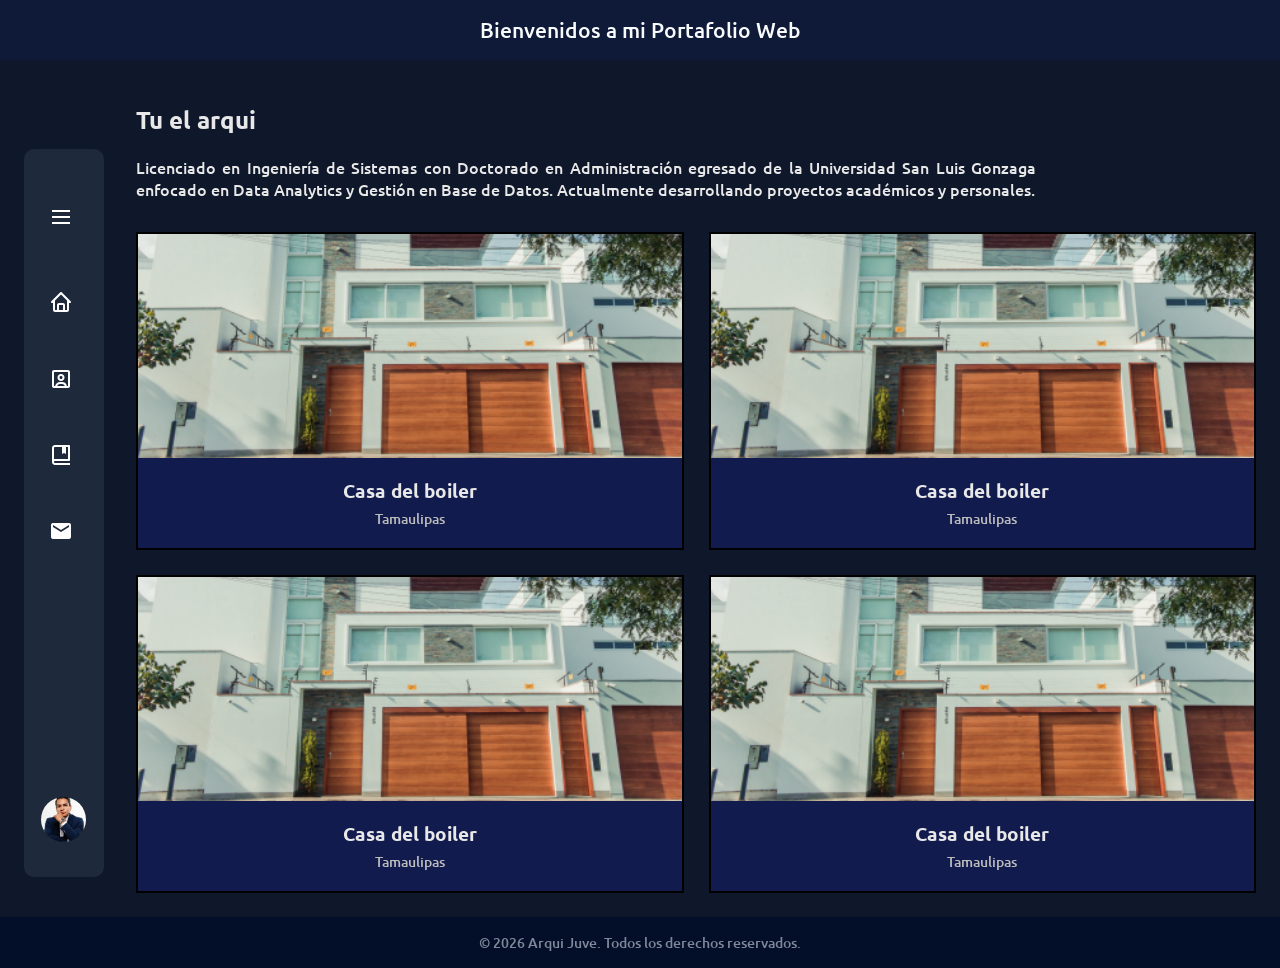
==== View/Index.html @ d135d62f "Pagina Contact" ====
<!DOCTYPE html>
<html lang="es">

<head>
    <meta charset="UTF-8">
    <meta name="viewport" content="width=device-width, initial-scale=1.0">
    <title>Portafolio Web - Arqui Juve</title>
    <link rel="stylesheet" href="../CSS/Style-Index.css">
    <link rel="Stylesheet" href="../CSS/Style-Sidebar.css">
    <link rel="Stylesheet" href="../CSS/Style-Body-Header.css">
    <link rel="preconnect" href="https://fonts.googleapis.com">
    <link rel="preconnect" href="https://fonts.gstatic.com" crossorigin>
    <link href="https://fonts.googleapis.com/css2?family=Ubuntu:wght@400;500;700&display=swap" rel="stylesheet">
</head>

<body>
    <header>
        <p>Bienvenidos a mi Portafolio Web</p>
    </header>

    <div class="app_container">
        <aside class="sidebar">
            <ul class="sidebar_list">
                <li class="sidebar_element">
                    <svg xmlns="http://www.w3.org/2000/svg" width="24" height="24" fill="currentColor"
                        viewBox="0 0 24 24" class="sidebar_icon sidebar_icon-logo">
                        <path d="M3 5h18v2H3zm0 6h18v2H3zm0 6h18v2H3z"></path>
                    </svg>
                    <div class="sidebar_hide">
                        <h1 class="sidebar_text sidebar_text-logo">Menú</h1>
                    </div>
                </li>

                <li class="sidebar_element">
                    <a href="./Index.html" class="sidebar_link">
                        <svg xmlns="http://www.w3.org/2000/svg" width="24" height="24" fill="currentColor"
                            viewBox="0 0 24 24" class="sidebar_icon">
                            <path
                                d="M3 13h1v7c0 1.1.9 2 2 2h12c1.1 0 2-.9 2-2v-7h1c.4 0 .77-.24.92-.62.15-.37.07-.8-.22-1.09l-8.99-9a.996.996 0 0 0-1.41 0l-9.01 9c-.29.29-.37.72-.22 1.09s.52.62.92.62Zm7 7v-5h4v5zm2-15.59 6 6V20h-2v-5c0-1.1-.9-2-2-2h-4c-1.1 0-2 .9-2 2v5H6v-9.59z">
                            </path>
                        </svg>
                        <div class="sidebar_hide">
                            <p class="sidebar_text">Inicio</p>
                        </div>
                    </a>
                </li>

                <li class="sidebar_element">
                    <a href="./AboutMe.html" class="sidebar_link">
                        <svg xmlns="http://www.w3.org/2000/svg" width="24" height="24" fill="currentColor"
                            viewBox="0 0 24 24" class="sidebar_icon">
                            <path
                                d="M12 7c-2 0-3.5 1.5-3.5 3.5S10 14 12 14s3.5-1.5 3.5-3.5S14 7 12 7m0 5c-.88 0-1.5-.62-1.5-1.5S11.12 9 12 9s1.5.62 1.5 1.5S12.88 12 12 12">
                            </path>
                            <path
                                d="M19 3H5c-1.1 0-2 .9-2 2v14c0 1.1.9 2 2 2h14c1.1 0 2-.9 2-2V5c0-1.1-.9-2-2-2M8.18 19c.41-1.16 1.51-2 2.82-2h2c1.3 0 2.4.84 2.82 2H8.19Zm9.71 0a5 5 0 0 0-4.9-4h-2c-2.41 0-4.43 1.72-4.9 4h-1.1V5h14v14z">
                            </path>
                        </svg>
                        <div class="sidebar_hide">
                            <p class="sidebar_text">Sobre mí</p>
                        </div>
                    </a>
                </li>

                <li class="sidebar_element">
                    <a href="Projects.html" class="sidebar_link">
                        <svg xmlns="http://www.w3.org/2000/svg" width="24" height="24" fill="currentColor"
                            viewBox="0 0 24 24" class="sidebar_icon">
                            <path
                                d="M20 2H6C4.35 2 3 3.35 3 5v14c0 1.65 1.35 3 3 3h15v-2H6c-.55 0-1-.45-1-1s.45-1 1-1h14c.55 0 1-.45 1-1V3c0-.55-.45-1-1-1m-6 14H6c-.35 0-.69.07-1 .18V5c0-.55.45-1 1-1h7v7l2-1 2 1V4h2v12z">
                            </path>
                        </svg>
                        <div class="sidebar_hide">
                            <p class="sidebar_text">Proyectos</p>
                        </div>
                    </a>
                </li>

                <li class="sidebar_element">
                    <a href="Contact.html" class="sidebar_link">
                        <svg xmlns="http://www.w3.org/2000/svg" width="24" height="24" fill="currentColor"
                            viewBox="0 0 24 24" class="sidebar_icon">
                            <path
                                d="M20 4H4c-1.1 0-2 .9-2 2v12c0 1.1.9 2 2 2h16c1.1 0 2-.9 2-2V6c0-1.1-.9-2-2-2m0 4l-8 5-8-5V6l8 5 8-5v2z">
                            </path>
                        </svg>
                        <div class="sidebar_hide">
                            <p class="sidebar_text">Contacto</p>
                        </div>
                    </a>
                </li>

                <li class="sidebar_element sidebar_element-avatar">
                    <img src="../Recursos/Arqui.png" class="sidebar_icon sidebar_avatar-icon" alt="Foto Perfil">
                    <div class="sidebar_hide">
                        <h3 class="sidebar_avatar-title">Arqui Juve</h3>
                        <p class="sidebar_avatar-text">Arquitecto de chongos</p>
                    </div>
                </li>
            </ul>
        </aside>

        <main class="content">
            <section class="intro_section">
                <h1>Tu el arqui</h1>
                <div class="intro_text">
                    <p>
                        Licenciado en Ingeniería de Sistemas con Doctorado en Administración egresado de la Universidad
                        San
                        Luis Gonzaga enfocado en Data Analytics y Gestión en Base de Datos.
                        Actualmente desarrollando proyectos académicos y personales.
                    </p>
                </div>
            </section>

            <div class="cards">
                <article class="card">
                    <div class="card_image">
                        <img src="../Recursos/Casas/Arrescurrenaga.png" alt="Casa del boiler">
                    </div>
                    <div class="card_content">
                        <h3 class="card_title">Casa del boiler</h3>
                        <p class="card_location">Tamaulipas</p>
                    </div>
                </article>

                <article class="card">
                    <div class="card_image">
                        <img src="../Recursos/Casas/Arrescurrenaga.png" alt="Casa del boiler">
                    </div>
                    <div class="card_content">
                        <h3 class="card_title">Casa del boiler</h3>
                        <p class="card_location">Tamaulipas</p>
                    </div>
                </article>

                <article class="card">
                    <div class="card_image">
                        <img src="../Recursos/Casas/Arrescurrenaga.png" alt="Casa del boiler">
                    </div>
                    <div class="card_content">
                        <h3 class="card_title">Casa del boiler</h3>
                        <p class="card_location">Tamaulipas</p>
                    </div>
                </article>

                <article class="card">
                    <div class="card_image">
                        <img src="../Recursos/Casas/Arrescurrenaga.png" alt="Casa del boiler">
                    </div>
                    <div class="card_content">
                        <h3 class="card_title">Casa del boiler</h3>
                        <p class="card_location">Tamaulipas</p>
                    </div>
                </article>
            </div>
        </main>
    </div>
    <footer>
        <p>&copy; 2026 Arqui Juve. Todos los derechos reservados.</p>
    </footer>
</body>

</html>
---- CSS/Style-Index.css ----
/* --- 1. BASE --- */
html {
    scroll-behavior: smooth; /* Hace que el desplazamiento sea fluido */
}

/* --- 4. CONTENIDO --- */
.content {
    flex: 1; /* Permite que el elemento crezca para ocupar todo el espacio restante */
    display: flex;
    flex-direction: column;
    color: #E8E8E8;
    transition: all 0.4s ease;
    min-width: 0; /* Asegura que el contenedor pueda encogerse correctamente en contextos flex */
}

.intro_text {
    width: 100%;
    max-width: 900px; /* Define un límite máximo de ancho */
    text-align: justify; /* Alinea el texto de forma que los bordes izquierdo y derecho sean rectos */
    margin-bottom: 2rem;
}

/* --- 5. CARDS DE PROYECTOS --- */
.cards {
    display: flex;
    flex-wrap: wrap; /* Permite que los elementos hijos pasen a la siguiente línea si no caben */
    gap: 25px;
    width: 100%;
}

.card {
    flex: 1 1 calc(35%); /* Atajo para flex-grow, flex-shrink y flex-basis */
    min-width: 400px; /* Define el ancho mínimo que debe tener el elemento */
    max-width: 100%;
    background-color: #121B4D;
    border: 2px solid #000;
    overflow: hidden;
    display: flex;
    flex-direction: column;
    transition: all 0.4s ease-in-out;
}

.card_image {
    width: 100%;
    height: 14rem;
}

.card_image img {
    width: 100%;
    height: 100%;
    object-fit: cover;
    display: block; /* Elimina el espacio extra debajo de las imágenes (comportamiento de bloque) */
}




.card_content {
    width: 100%;
    padding: 20px;
    box-sizing: border-box;
    display: flex;
    flex-direction: column;
    align-items: center;
    justify-content: center;
    text-align: center; /* Alinea las líneas de texto al centro */
}

.card_title {
    margin: 0;
    font-size: 1.2rem;
    font-weight: 700;
}

.card_location {
    margin: 5px 0 0 0;
    color: #bbb;
    font-size: 0.9rem;
}

/* --- 6. RESPONSIVE --- */
@media (max-width: 1100px) { /* Aplica las reglas solo si la pantalla mide 1100px o menos */
    .card {
        flex: 1 1 100%;
        max-width: 100%;
    }
}
---- CSS/Style-Sidebar.css ----
.sidebar {
    margin-top: 65px; /* Crea un margen superior externo */
    height: 18cm; /* Define una altura fija en centímetros */
    background-color: #1E293B; /* Define el color de fondo */
    border-radius: 10px; /* Redondea las esquinas del contenedor */
    width: 80px; /* Estado cerrado */
    padding: 1.5rem 0;
    flex-shrink: 0; /* Evita que el elemento se encoja si falta espacio en el contenedor flex */
    transition: width 0.4s cubic-bezier(0.4, 0, 0.2, 1); /* Suaviza el cambio de ancho con una curva de velocidad */
    display: flex;
    flex-direction: column;
    overflow: hidden; /* Oculta cualquier contenido que sobresalga de los límites del contenedor */
}

.sidebar:hover {
    width: 260px; /* Estado abierto */
}

.sidebar_list {
    list-style: none; /* Elimina los puntos o viñetas de la lista */
    padding: 0;
    margin: 0;
    height: 100%;
    display: flex;
    flex-direction: column;
    gap: .4rem;
}

.sidebar_element {
    width: 100%;
    padding: .5rem .8rem;
    box-sizing: border-box;
    display: flex;
    align-items: center;
    color: #fff;
    fill: #fff; /* Define el color de relleno para elementos SVG (iconos) */
    transition: background 0.3s ease;
}

.sidebar_element:not(:has(.sidebar_icon-logo, .sidebar_avatar-title)):hover {
   color: #B8B8B8;
   fill: #B8B8B8;
   background-color: #667EB0;
   cursor: pointer; /* Cambia el cursor a una mano al pasar por encima */
}   

.sidebar_link {
    text-decoration: none;
    color: inherit;
    display: flex;
    align-items: center;
    width: 100%;
    height: 100%;
}

.sidebar_icon {
    width: 24px;
    height: 24px;
    flex-shrink: 0;
    margin-left: 12px;
}

.sidebar_hide {
    width: fit-content; /* Ajusta el ancho automáticamente al tamaño del contenido interno */
    opacity: 0; /* Hace que el elemento sea totalmente transparente */
    white-space: nowrap; /* Evita que el texto salte a una nueva línea */
    transition: opacity 0.3s ease;
    margin-left: 2rem;
}

.sidebar:hover .sidebar_hide {
    opacity: 1; /* Hace que el elemento sea totalmente visible */
}

.sidebar_element-avatar {
    margin-top: auto; /* Empuja el elemento hacia el final del contenedor flex vertical */
    width: 100%;
    display: flex;
    align-items: center;
    padding: 10px 5px;
}

.sidebar_avatar-icon {
    width: 45px;
    height: 45px;
    object-fit: cover; /* Ajusta la imagen para cubrir el área sin deformarse */
    border-radius: 50%; /* Convierte el contenedor en un círculo perfecto */
    flex-shrink: 0;
}

.sidebar_avatar-title {
    margin: 0;
    font-size: 1.4rem; /* Define el tamaño de la fuente */
    font-weight: 700;
    white-space: nowrap;
}

.sidebar_avatar-text {
    margin: 0;
    font-size: 0.85rem;
    color: #666;
    white-space: nowrap;
}
---- CSS/Style-Body-Header.css ----
body {
    font-family: "Ubuntu", sans-serif; /* Define la tipografía del documento */
    font-weight: 500; /* Define el grosor de la fuente */
    margin: 0; /* Elimina el espacio externo predeterminado del navegador */
    min-height: 100vh; /* Asegura que el cuerpo mida al menos el alto total de la pantalla */
    background: #0F172A; /* Crea un fondo con degradado de colores */
    background-size: cover; /* Ajusta el fondo para que cubra todo el contenedor */
    background-attachment: fixed; /* Mantiene el fondo estático al hacer scroll */
}

header {
    background-color: #0F1A38; /* Define el color de fondo del encabezado */
    width: 100%; /* Define el ancho al total disponible */
    box-sizing: border-box; /* Incluye el marign y bordes dentro del ancho total del elemento */
    padding-top: 1rem; /* Espacio entre la parte superior y el contenido */
    padding-bottom: 1rem; /* Espacio entre la parte inferior y el contenido */
    display: flex;
    justify-content: center; /* Alinea el contenido horizontalmente al centro en flex */
    align-items: center; /* Alinea el contenido verticalmente al centro en flex */
}

header p {
    font-size: 1.3rem; /* Define el tamaño de la fuente del encabezado */
    margin: 0; /* Reinicia los márgenes por defecto del título */
    color: #F8FAFC; /* Define el color del texto */
}

.app_container {
    display: flex;
    flex-direction: row; /* Alinea los elementos hijos de forma horizontal */
    width: 100%;
    padding: 1.5rem;
    gap: 2rem; /* Define el espacio de separación entre elementos hijos */
    box-sizing: border-box;
}

footer {
    background-color: #030F29; /* Define el color de fondo del pie de página */
    width: 100%;
    text-align: center; /* Alinea el texto al centro */
}

footer p {
    font-size: 0.9rem; /* Define el tamaño de la fuente del pie de página */
    margin: 0; /* Reinicia los márgenes por defecto del título */
    padding: 1rem; /* Agrega espacio interno alrededor del texto */
    color: #7F8799; /* Define el color del texto */
}
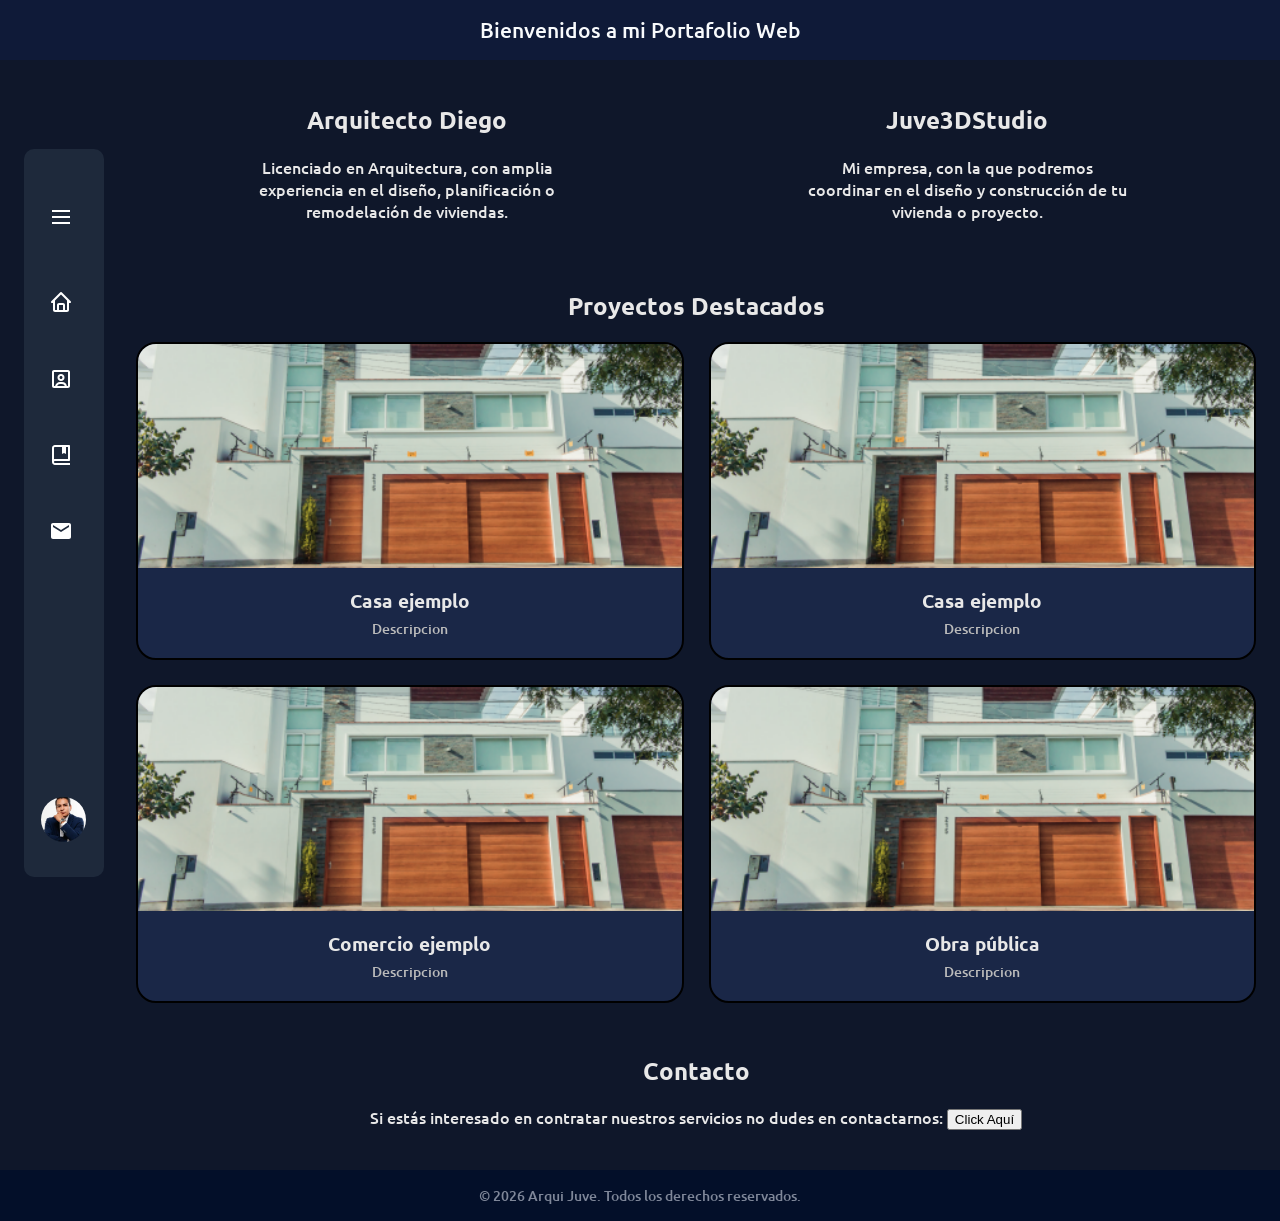
==== commit 3438908b: "Correcciones para avance" ====
--- a/View/Index.html
+++ b/View/Index.html
@@ -102,58 +102,73 @@
 
         <main class="content">
             <section class="intro_section">
-                <h1>Tu el arqui</h1>
                 <div class="intro_text">
+                    <h1>Arquitecto Diego</h1>
                     <p>
-                        Licenciado en Ingeniería de Sistemas con Doctorado en Administración egresado de la Universidad
-                        San
-                        Luis Gonzaga enfocado en Data Analytics y Gestión en Base de Datos.
-                        Actualmente desarrollando proyectos académicos y personales.
+                        Licenciado en Arquitectura, con amplia experiencia en el diseño, planificación o remodelación de
+                        viviendas.
+                    </p>
+                </div>
+
+                <div class="intro_text">
+                    <h1>Juve3DStudio</h1>
+                    <p>
+                        Mi empresa, con la que podremos coordinar en el diseño y construcción de tu vivienda o proyecto.
                     </p>
                 </div>
             </section>
 
-            <div class="cards">
-                <article class="card">
-                    <div class="card_image">
-                        <img src="../Recursos/Casas/Arrescurrenaga.png" alt="Casa del boiler">
-                    </div>
-                    <div class="card_content">
-                        <h3 class="card_title">Casa del boiler</h3>
-                        <p class="card_location">Tamaulipas</p>
-                    </div>
-                </article>
+            <section class="projects">
+                <h2>Proyectos Destacados</h2>
+                <div class="cards">
+                    <article class="card">
+                        <div class="card_image">
+                            <img src="../Recursos/Casas/Arrescurrenaga.png" alt="Casa del boiler">
+                        </div>
+                        <div class="card_content">
+                            <h3 class="card_title">Casa ejemplo</h3>
+                            <p class="card_location">Descripcion</p>
+                        </div>
+                    </article>
 
-                <article class="card">
-                    <div class="card_image">
-                        <img src="../Recursos/Casas/Arrescurrenaga.png" alt="Casa del boiler">
-                    </div>
-                    <div class="card_content">
-                        <h3 class="card_title">Casa del boiler</h3>
-                        <p class="card_location">Tamaulipas</p>
-                    </div>
-                </article>
+                    <article class="card">
+                        <div class="card_image">
+                            <img src="../Recursos/Casas/Arrescurrenaga.png" alt="Casa del boiler">
+                        </div>
+                        <div class="card_content">
+                            <h3 class="card_title">Casa ejemplo</h3>
+                            <p class="card_location">Descripcion</p>
+                        </div>
+                    </article>
 
-                <article class="card">
-                    <div class="card_image">
-                        <img src="../Recursos/Casas/Arrescurrenaga.png" alt="Casa del boiler">
-                    </div>
-                    <div class="card_content">
-                        <h3 class="card_title">Casa del boiler</h3>
-                        <p class="card_location">Tamaulipas</p>
-                    </div>
-                </article>
+                    <article class="card">
+                        <div class="card_image">
+                            <img src="../Recursos/Casas/Arrescurrenaga.png" alt="Casa del boiler">
+                        </div>
+                        <div class="card_content">
+                            <h3 class="card_title">Comercio ejemplo</h3>
+                            <p class="card_location">Descripcion</p>
+                        </div>
+                    </article>
 
-                <article class="card">
-                    <div class="card_image">
-                        <img src="../Recursos/Casas/Arrescurrenaga.png" alt="Casa del boiler">
-                    </div>
-                    <div class="card_content">
-                        <h3 class="card_title">Casa del boiler</h3>
-                        <p class="card_location">Tamaulipas</p>
-                    </div>
-                </article>
-            </div>
+                    <article class="card">
+                        <div class="card_image">
+                            <img src="../Recursos/Casas/Arrescurrenaga.png" alt="Casa del boiler">
+                        </div>
+                        <div class="card_content">
+                            <h3 class="card_title">Obra pública</h3>
+                            <p class="card_location">Descripcion</p>
+                        </div>
+                    </article>
+                </div>
+            </section>
+
+            <section class="contact">
+                <h2>Contacto</h2>
+                <p>
+                    Si estás interesado en contratar nuestros servicios no dudes en contactarnos: <a href="Contact.html"><button> Click Aquí </button></a>
+                </p>
+            </section>
         </main>
     </div>
     <footer>
--- a/CSS/Style-Index.css
+++ b/CSS/Style-Index.css
@@ -13,11 +13,19 @@
     min-width: 0; /* Asegura que el contenedor pueda encogerse correctamente en contextos flex */
 }
 
+.intro_section {
+    display: flex;
+    flex-direction: row;
+}
+
 .intro_text {
-    width: 100%;
     max-width: 900px; /* Define un límite máximo de ancho */
-    text-align: justify; /* Alinea el texto de forma que los bordes izquierdo y derecho sean rectos */
-    margin-bottom: 2rem;
+    text-align: center; /* Alinea el texto de forma que los bordes izquierdo y derecho sean rectos */
+    margin: 0 8rem 2rem 6rem;
+}
+
+.projects h2 {
+    text-align: center;
 }
 
 /* --- 5. CARDS DE PROYECTOS --- */
@@ -32,11 +40,12 @@
     flex: 1 1 calc(35%); /* Atajo para flex-grow, flex-shrink y flex-basis */
     min-width: 400px; /* Define el ancho mínimo que debe tener el elemento */
     max-width: 100%;
-    background-color: #121B4D;
+    background-color: #1A2747;
     border: 2px solid #000;
     overflow: hidden;
     display: flex;
     flex-direction: column;
+    border-radius: 20px;
     transition: all 0.4s ease-in-out;
 }
 
@@ -51,9 +60,6 @@
     object-fit: cover;
     display: block; /* Elimina el espacio extra debajo de las imágenes (comportamiento de bloque) */
 }
-
-
-
 
 .card_content {
     width: 100%;
@@ -78,6 +84,11 @@
     font-size: 0.9rem;
 }
 
+.contact {
+    margin-top: 2rem;
+    text-align: center;
+}
+
 /* --- 6. RESPONSIVE --- */
 @media (max-width: 1100px) { /* Aplica las reglas solo si la pantalla mide 1100px o menos */
     .card {
--- a/CSS/Style-Sidebar.css
+++ b/CSS/Style-Sidebar.css
@@ -10,6 +10,8 @@
     display: flex;
     flex-direction: column;
     overflow: hidden; /* Oculta cualquier contenido que sobresalga de los límites del contenedor */
+    position: sticky; /* Fija la barra lateral en su posición, incluso al desplazarse */
+    top: 8rem; /* Define la distancia desde la parte superior de la ventana para el posicionamiento sticky */
 }
 
 .sidebar:hover {
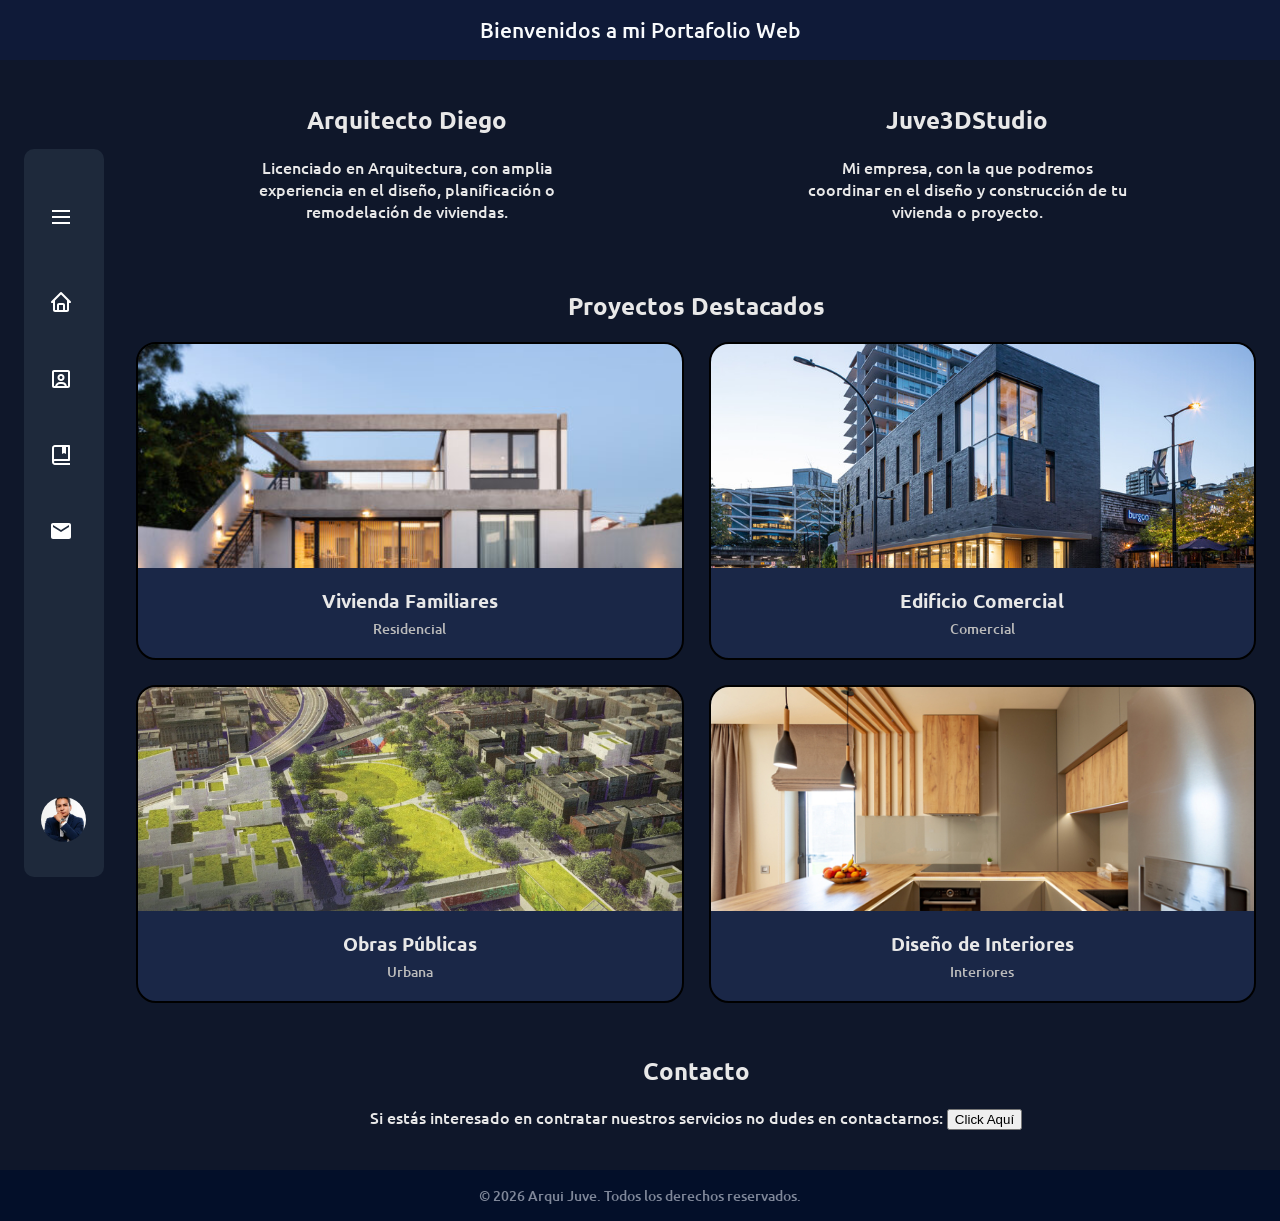
==== commit 1147e6f7: "Eduardo" ====
--- a/View/Index.html
+++ b/View/Index.html
@@ -123,41 +123,49 @@
                 <div class="cards">
                     <article class="card">
                         <div class="card_image">
-                            <img src="../Recursos/Casas/Arrescurrenaga.png" alt="Casa del boiler">
+                            <a href="Projects.html#residencial">
+                            <img src="../Recursos/Casas/Viviendafamiliares.png" alt="Vivienda Familiares">
+                            </a>
                         </div>
                         <div class="card_content">
-                            <h3 class="card_title">Casa ejemplo</h3>
-                            <p class="card_location">Descripcion</p>
+                            <h3 class="card_title">Vivienda Familiares</h3>
+                            <p class="card_location">Residencial</p>
                         </div>
                     </article>
 
                     <article class="card">
                         <div class="card_image">
-                            <img src="../Recursos/Casas/Arrescurrenaga.png" alt="Casa del boiler">
+                            <a href="Projects.html#comercial">
+                            <img src="../Recursos/Casas/Edificiocomercial.png" alt="Edificio Comercial">
+                            </a>
                         </div>
                         <div class="card_content">
-                            <h3 class="card_title">Casa ejemplo</h3>
-                            <p class="card_location">Descripcion</p>
+                            <h3 class="card_title">Edificio Comercial</h3>
+                            <p class="card_location">Comercial</p>
                         </div>
                     </article>
 
                     <article class="card">
                         <div class="card_image">
-                            <img src="../Recursos/Casas/Arrescurrenaga.png" alt="Casa del boiler">
+                            <a href="Projects.html#publicas">
+                            <img src="../Recursos/Casas/Obraspublicas.png" alt="Obras Públicas">
+                            </a>
                         </div>
                         <div class="card_content">
-                            <h3 class="card_title">Comercio ejemplo</h3>
-                            <p class="card_location">Descripcion</p>
+                            <h3 class="card_title">Obras Públicas</h3>
+                            <p class="card_location">Urbana</p>
                         </div>
                     </article>
 
                     <article class="card">
                         <div class="card_image">
-                            <img src="../Recursos/Casas/Arrescurrenaga.png" alt="Casa del boiler">
+                            <a href="Projects.html#interiores">
+                            <img src="../Recursos/Casas/Diseñodeinteriores.png" alt="Diseño de Interiores">
+                            </a>
                         </div>
                         <div class="card_content">
-                            <h3 class="card_title">Obra pública</h3>
-                            <p class="card_location">Descripcion</p>
+                            <h3 class="card_title">Diseño de Interiores</h3>
+                            <p class="card_location">Interiores</p>
                         </div>
                     </article>
                 </div>
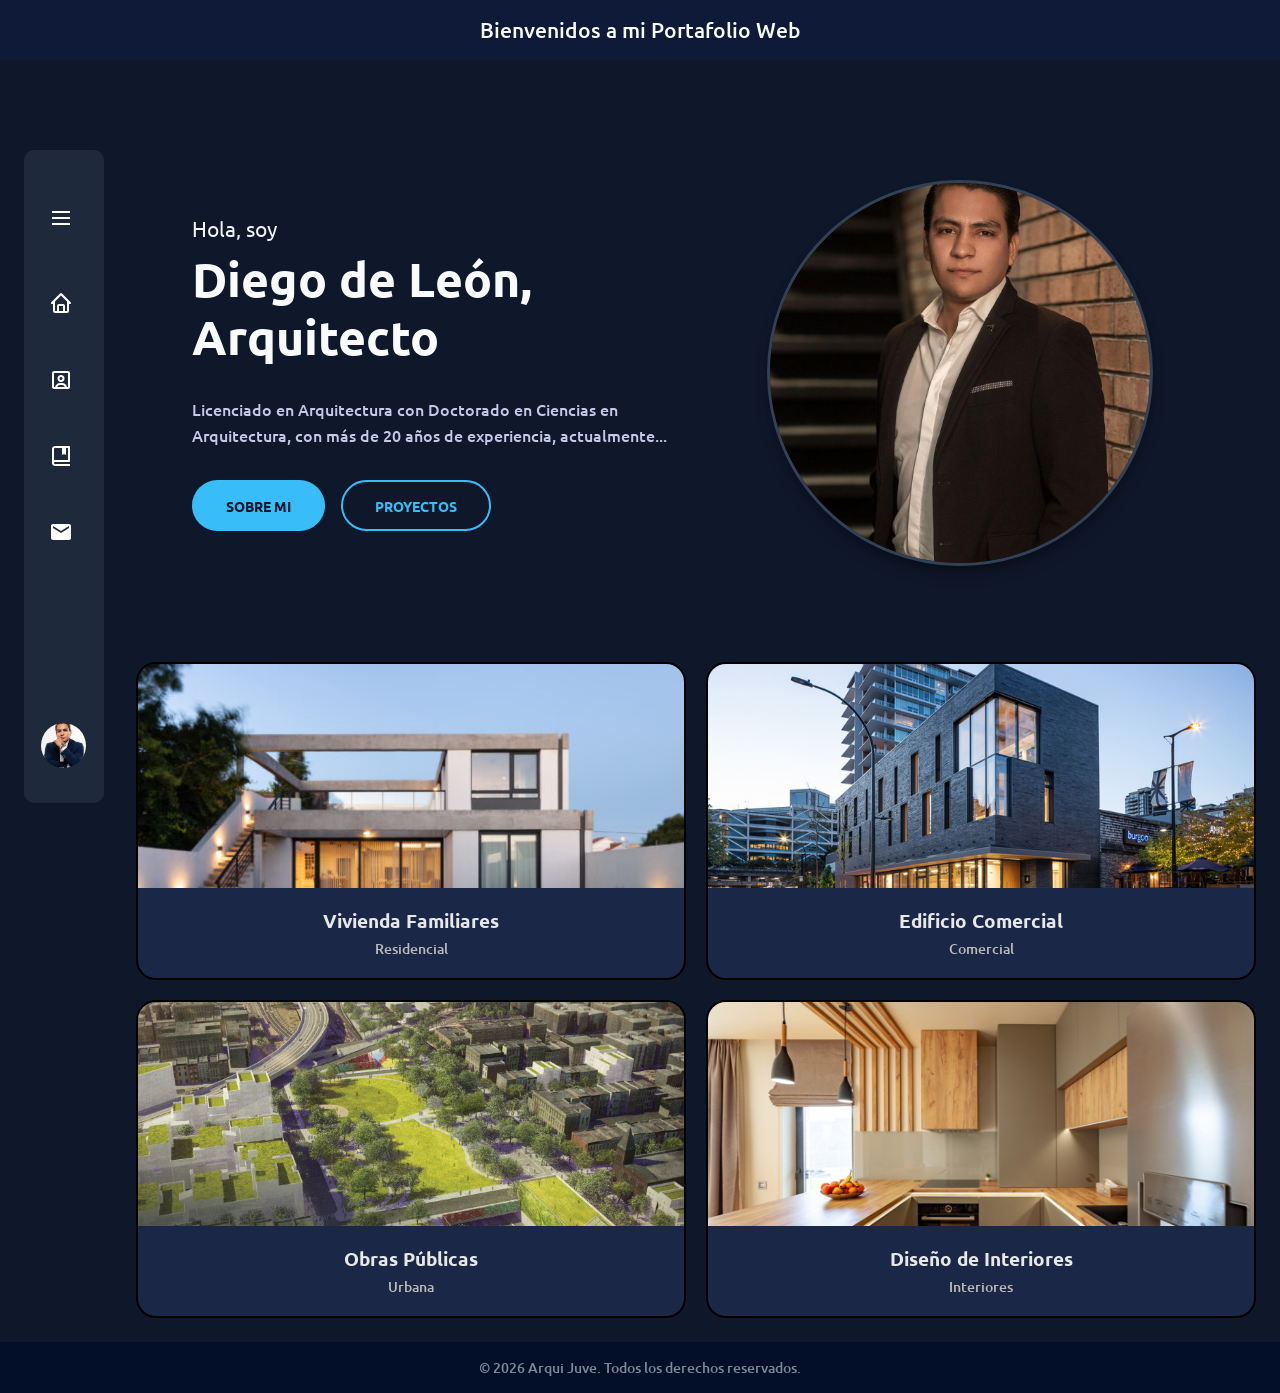
==== commit 3b8ff75a: "Actualizacion" ====
--- a/View/Index.html
+++ b/View/Index.html
@@ -10,6 +10,7 @@
     <link rel="Stylesheet" href="../CSS/Style-Body-Header.css">
     <link rel="preconnect" href="https://fonts.googleapis.com">
     <link rel="preconnect" href="https://fonts.gstatic.com" crossorigin>
+    <link rel="stylesheet" href="../CSS/Style-Hero.css">
     <link href="https://fonts.googleapis.com/css2?family=Ubuntu:wght@400;500;700&display=swap" rel="stylesheet">
 </head>
 
@@ -93,34 +94,36 @@
                 <li class="sidebar_element sidebar_element-avatar">
                     <img src="../Recursos/Arqui.png" class="sidebar_icon sidebar_avatar-icon" alt="Foto Perfil">
                     <div class="sidebar_hide">
-                        <h3 class="sidebar_avatar-title">Arqui Juve</h3>
-                        <p class="sidebar_avatar-text">Arquitecto de chongos</p>
+                        <h3 class="sidebar_avatar-title">Diego de León</h3>
+                        <p class="sidebar_avatar-text">Arquitecto</p>
                     </div>
                 </li>
             </ul>
         </aside>
 
         <main class="content">
-            <section class="intro_section">
-                <div class="intro_text">
-                    <h1>Arquitecto Diego</h1>
-                    <p>
-                        Licenciado en Arquitectura, con amplia experiencia en el diseño, planificación o remodelación de
-                        viviendas.
-                    </p>
+    <section class="hero">
+        <div class="hero-wrapper">
+            
+            <div class="hero-text">
+                <span class="greeting">Hola, soy</span>
+                <h1>Diego de León, Arquitecto</h1>
+                <p>Licenciado en Arquitectura con Doctorado en Ciencias en Arquitectura, con más de 20 años de experiencia, actualmente...</p>
+                
+                <div class="hero-buttons">
+                    <a href="AboutMe.html" class="btn-hero btn-hero-primary">SOBRE MI</a>
+                    <a href="Projects.html" class="btn-hero btn-hero-secondary">PROYECTOS</a>
                 </div>
+            </div>
+            
+            <div class="hero-image">
+                <img src="../Recursos/ArquiJuveHero.png" alt="Juan Pablo Gonzales Rojas" class="circle-image">
+            </div>
 
-                <div class="intro_text">
-                    <h1>Juve3DStudio</h1>
-                    <p>
-                        Mi empresa, con la que podremos coordinar en el diseño y construcción de tu vivienda o proyecto.
-                    </p>
-                </div>
-            </section>
+        </div>
+    </section>
 
-            <section class="projects">
-                <h2>Proyectos Destacados</h2>
-                <div class="cards">
+            <div class="cards">
                     <article class="card">
                         <div class="card_image">
                             <a href="Projects.html#residencial">
@@ -169,14 +172,6 @@
                         </div>
                     </article>
                 </div>
-            </section>
-
-            <section class="contact">
-                <h2>Contacto</h2>
-                <p>
-                    Si estás interesado en contratar nuestros servicios no dudes en contactarnos: <a href="Contact.html"><button> Click Aquí </button></a>
-                </p>
-            </section>
         </main>
     </div>
     <footer>
--- a/CSS/Style-Index.css
+++ b/CSS/Style-Index.css
@@ -13,32 +13,24 @@
     min-width: 0; /* Asegura que el contenedor pueda encogerse correctamente en contextos flex */
 }
 
-.intro_section {
-    display: flex;
-    flex-direction: row;
-}
-
 .intro_text {
+    width: 100%;
     max-width: 900px; /* Define un límite máximo de ancho */
-    text-align: center; /* Alinea el texto de forma que los bordes izquierdo y derecho sean rectos */
-    margin: 0 8rem 2rem 6rem;
-}
-
-.projects h2 {
-    text-align: center;
+    text-align: justify; /* Alinea el texto de forma que los bordes izquierdo y derecho sean rectos */
+    margin-bottom: 2rem;
 }
 
 /* --- 5. CARDS DE PROYECTOS --- */
 .cards {
     display: flex;
     flex-wrap: wrap; /* Permite que los elementos hijos pasen a la siguiente línea si no caben */
-    gap: 25px;
+    gap: 20px;
     width: 100%;
 }
 
 .card {
     flex: 1 1 calc(35%); /* Atajo para flex-grow, flex-shrink y flex-basis */
-    min-width: 400px; /* Define el ancho mínimo que debe tener el elemento */
+    min-width: 280px; /* Define el ancho mínimo que debe tener el elemento */
     max-width: 100%;
     background-color: #1A2747;
     border: 2px solid #000;
@@ -84,15 +76,9 @@
     font-size: 0.9rem;
 }
 
-.contact {
-    margin-top: 2rem;
-    text-align: center;
-}
-
 /* --- 6. RESPONSIVE --- */
-@media (max-width: 1100px) { /* Aplica las reglas solo si la pantalla mide 1100px o menos */
+@media (max-width: 768px) { /* Aplica las reglas solo si la pantalla mide 1100px o menos */
     .card {
-        flex: 1 1 100%;
-        max-width: 100%;
+        flex-basis:100%;
     }
 }
--- a/CSS/Style-Sidebar.css
+++ b/CSS/Style-Sidebar.css
@@ -1,6 +1,6 @@
 .sidebar {
     margin-top: 65px; /* Crea un margen superior externo */
-    height: 18cm; /* Define una altura fija en centímetros */
+    height: 16cm; /* Define una altura fija en centímetros */
     background-color: #1E293B; /* Define el color de fondo */
     border-radius: 10px; /* Redondea las esquinas del contenedor */
     width: 80px; /* Estado cerrado */
@@ -10,8 +10,8 @@
     display: flex;
     flex-direction: column;
     overflow: hidden; /* Oculta cualquier contenido que sobresalga de los límites del contenedor */
-    position: sticky; /* Fija la barra lateral en su posición, incluso al desplazarse */
-    top: 8rem; /* Define la distancia desde la parte superior de la ventana para el posicionamiento sticky */
+    position: sticky;
+    top: 16.7%;
 }
 
 .sidebar:hover {
@@ -102,4 +102,58 @@
     font-size: 0.85rem;
     color: #666;
     white-space: nowrap;
-}+}
+
+/* --- 6. RESPONSIVE --- */
+@media (max-width: 768px) {
+    .sidebar {
+        width: 100% !important;
+        height: 60px; /* Altura de la barra móvil */
+        margin: 0 !important;
+        border-radius: 0 !important;
+        position: fixed !important; /* La clava en la parte inferior */
+        bottom: 0 !important;
+        left: 0 !important;
+        z-index: 1000;
+        padding: 0 !important;
+        top: 0;
+    }
+
+    .sidebar_list {
+        display: flex !important;
+        flex-direction: row ; /* FUERZA a que sea horizontal */
+        width: 100%;
+        height: 100%;
+        justify-content: space-evenly !important; /* Separa los íconos equitativamente */
+        align-items: center !important;
+        padding: 0;
+        margin: 0;
+    }
+
+    .sidebar_element {
+        width: auto !important; /* QUITA el 100% de ancho de escritorio que los apilaba */
+        flex: 1;
+        display: flex;
+        justify-content: center;
+        align-items: center;
+        padding: 0 !important;
+    }
+
+    .sidebar_link {
+        width: 100%;
+        justify-content: center !important;
+    }
+
+    .sidebar_icon {
+        margin: 0 !important; /* Quita el margen izquierdo de escritorio */
+        width: 28px; /* Un poco más grandes para que se vean bien en el celular */
+        height: 28px;
+    }
+
+    /* Ocultamos los textos, el logo de "Menú" y la foto de perfil */
+    .sidebar_hide, 
+    .sidebar_element-avatar, 
+    .sidebar_list li:first-child { 
+        display: none !important; 
+    }
+}
--- a/CSS/Style-Body-Header.css
+++ b/CSS/Style-Body-Header.css
@@ -45,4 +45,13 @@
     margin: 0; /* Reinicia los márgenes por defecto del título */
     padding: 1rem; /* Agrega espacio interno alrededor del texto */
     color: #7F8799; /* Define el color del texto */
-}+}
+/* --- RESPONSIVE --- */
+@media (max-width: 768px) {
+    .app_container {
+        flex-direction: column; /* Apila el contenido verticalmente */
+        padding: 1rem;
+        padding-bottom: 85px; /* IMPORTANTE: Da espacio extra abajo para que la barra no tape las tarjetas */
+        gap: 1rem;
+    }
+}
--- a/CSS/Style-Hero.css
+++ b/CSS/Style-Hero.css
@@ -0,0 +1,153 @@
+/* 1. Contenedor principal de la sección */
+.hero {
+    width: 100%;
+    display: flex;
+    justify-content: center;
+    padding: 2rem 0;
+    box-sizing: border-box;
+}
+
+/* 2. Diseño principal: ESCRITORIO */
+.hero-wrapper {
+    display: flex;
+    width: 90%;
+    max-width: 1200px;
+    align-items: center;
+    gap: 3rem;
+    flex-direction: row; /* Texto izquierda - Imagen derecha */
+    text-align: left;
+    padding: 4rem 0;
+}
+
+/* 3. Columna de texto */
+.hero-text {
+    flex: 1;
+    display: flex;
+    flex-direction: column;
+    align-items: flex-start;
+}
+
+.greeting {
+    display: block;
+    font-size: 1.3rem;
+    color: #F1F5F9;
+    margin-bottom: 0.5rem;
+    font-weight: 400;
+}
+
+.hero-text h1 {
+    font-size: 3rem;
+    color: #F8FAFC;
+    margin: 0 0 1rem 0;
+    font-weight: 700;
+    line-height: 1.2;
+}
+
+.hero-text p {
+    font-size: 1rem;
+    color: #c5c9e8;
+    line-height: 1.6;
+    margin-bottom: 2rem;
+    text-align: left;
+}
+
+/* 4. Botones */
+.hero-buttons {
+    display: flex;
+    gap: 1rem;
+    justify-content: flex-start;
+    flex-wrap: wrap;
+}
+
+.btn-hero {
+    display: inline-block;
+    padding: 0.9rem 2rem;
+    border-radius: 50px;
+    text-decoration: none;
+    font-weight: 600;
+    transition: all 0.3s ease;
+    font-size: 0.9rem;
+    border: 2px solid transparent;
+}
+
+.btn-hero-primary {
+    background-color: #38bdf8;
+    color: #0f172a;
+}
+
+.btn-hero-primary:hover {
+    background-color: transparent;
+    border-color: #38bdf8;
+    color: #38bdf8;
+}
+
+.btn-hero-secondary {
+    background-color: transparent;
+    color: #38bdf8;
+    border: 2px solid #38bdf8;
+}
+
+.btn-hero-secondary:hover {
+    background-color: #38bdf8;
+    color: #0f172a;
+}
+
+/* 5. Imagen */
+.hero-image {
+    flex: 1;
+    display: flex;
+    justify-content: center;
+}
+
+/* Imagen circular escritorio */
+.circle-image {
+    width: 380px;
+    height: 380px;
+    border-radius: 95%;
+    object-fit: cover;
+    border: 3.5px solid #334155;
+    box-shadow: 0 10px 15px -3px rgba(0, 0, 0, 0.3),
+                0 4px 6px -2px rgba(0, 0, 0, 0.2);
+}
+
+.hero-image img:hover {
+    transition: transform 0.4s ease, box-shadow 0.4s ease; /* Agrega una transición suave para transformaciones y sombras */
+    transform: translateY(-7px);
+    box-shadow: 0 10px 20px #7AD4FF;
+}
+
+/* --- 6. RESPONSIVE --- */
+@media (max-width: 768px) {
+
+    .hero-wrapper {
+        flex-direction: column-reverse; /* Foto arriba */
+        text-align: center;
+        gap: 1.5rem;
+        padding: 0;
+    }
+
+    .hero-text {
+        align-items: center;
+    }
+
+    .hero-text h1 {
+        font-size: 2.2rem;
+    }
+
+    .hero-text p {
+        text-align: center;
+    }
+
+    .hero-buttons {
+        justify-content: center;
+    }
+
+    .hero-image {
+        margin-bottom: 1rem;
+    }
+
+    .circle-image {
+        width: 250px;
+        height: 250px;
+    }
+}
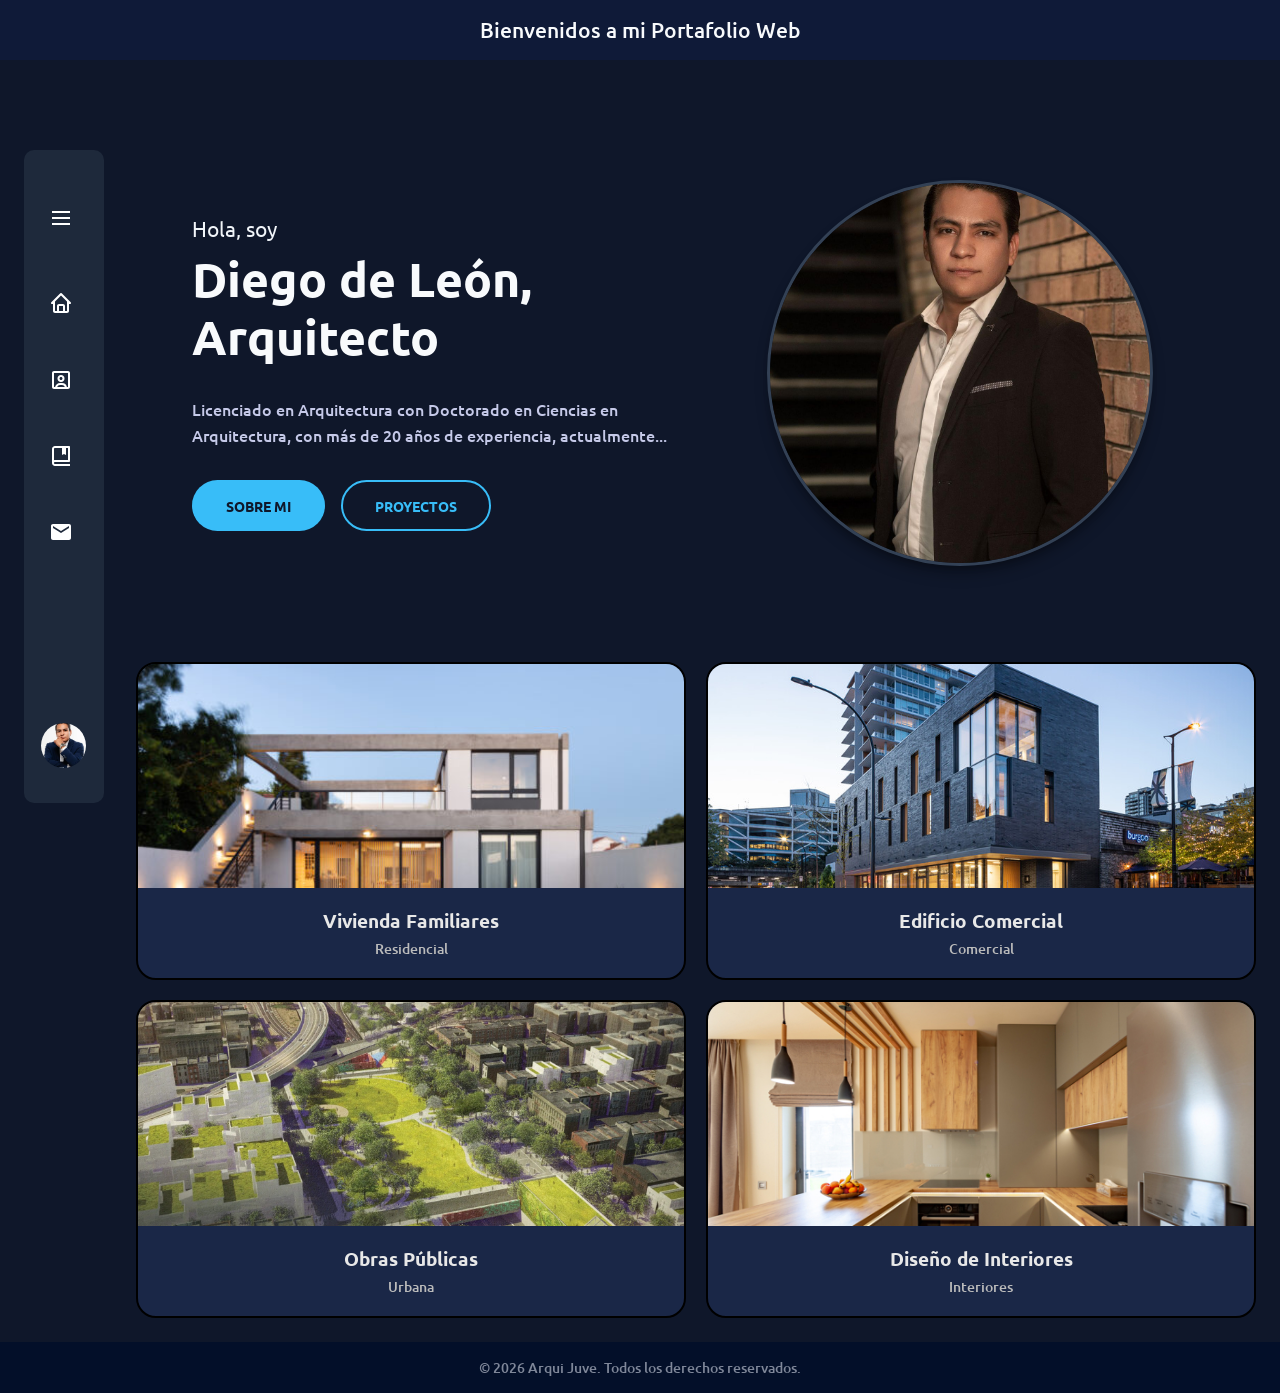
==== commit 76a776dd: "Eduardo: Scroll-animation, filter-projects" ====
--- a/View/Index.html
+++ b/View/Index.html
@@ -11,6 +11,7 @@
     <link rel="preconnect" href="https://fonts.googleapis.com">
     <link rel="preconnect" href="https://fonts.gstatic.com" crossorigin>
     <link rel="stylesheet" href="../CSS/Style-Hero.css">
+    <link rel="stylesheet" href="../CSS/Style-Admin.css">
     <link href="https://fonts.googleapis.com/css2?family=Ubuntu:wght@400;500;700&display=swap" rel="stylesheet">
 </head>
 
@@ -91,8 +92,9 @@
                     </a>
                 </li>
 
-                <li class="sidebar_element sidebar_element-avatar">
-                    <img src="../Recursos/Arqui.png" class="sidebar_icon sidebar_avatar-icon" alt="Foto Perfil">
+                <li class="sidebar_element sidebar_element-avatar" id="avatar-admin-btn">
+                    <img src="../Recursos/Arqui.png" id="avatar-admin-btn" class="sidebar_icon sidebar_avatar-icon"
+                        alt="Foto Perfil">
                     <div class="sidebar_hide">
                         <h3 class="sidebar_avatar-title">Diego de León</h3>
                         <p class="sidebar_avatar-text">Arquitecto</p>
@@ -102,81 +104,113 @@
         </aside>
 
         <main class="content">
-    <section class="hero">
-        <div class="hero-wrapper">
-            
-            <div class="hero-text">
-                <span class="greeting">Hola, soy</span>
-                <h1>Diego de León, Arquitecto</h1>
-                <p>Licenciado en Arquitectura con Doctorado en Ciencias en Arquitectura, con más de 20 años de experiencia, actualmente...</p>
-                
-                <div class="hero-buttons">
-                    <a href="AboutMe.html" class="btn-hero btn-hero-primary">SOBRE MI</a>
-                    <a href="Projects.html" class="btn-hero btn-hero-secondary">PROYECTOS</a>
-                </div>
+            <section class="hero">
+                <div class="hero-wrapper">
+
+                    <div class="hero-text">
+                        <span class="greeting">Hola, soy</span>
+                        <h1>Diego de León, Arquitecto</h1>
+                        <p>Licenciado en Arquitectura con Doctorado en Ciencias en Arquitectura, con más de 20 años de
+                            experiencia, actualmente...</p>
+
+                        <div class="hero-buttons">
+                            <a href="AboutMe.html" class="btn-hero btn-hero-primary">SOBRE MI</a>
+                            <a href="Projects.html" class="btn-hero btn-hero-secondary">PROYECTOS</a>
+                        </div>
+                    </div>
+
+                    <div class="hero-image">
+                        <img src="../Recursos/ArquiJuveHero.png" alt="Juan Pablo Gonzales Rojas" class="circle-image">
+                    </div>
+
+                </div>
+            </section>
+
+            <div class="cards scroll_fade">
+                <article class="card">
+                    <div class="card_image">
+                        <a href="Projects.html#residencial">
+                            <img src="../Recursos/Casas/Viviendafamiliares.png" alt="Vivienda Familiares">
+                        </a>
+                    </div>
+                    <div class="card_content">
+                        <h3 class="card_title">Vivienda Familiares</h3>
+                        <p class="card_location">Residencial</p>
+                    </div>
+                </article>
+
+                <article class="card scroll_fade">
+                    <div class="card_image">
+                        <a href="Projects.html#comercial">
+                            <img src="../Recursos/Casas/Edificiocomercial.png" alt="Edificio Comercial">
+                        </a>
+                    </div>
+                    <div class="card_content">
+                        <h3 class="card_title">Edificio Comercial</h3>
+                        <p class="card_location">Comercial</p>
+                    </div>
+                </article>
+
+                <article class="card scroll_fade">
+                    <div class="card_image">
+                        <a href="Projects.html#publicas">
+                            <img src="../Recursos/Casas/Obraspublicas.png" alt="Obras Públicas">
+                        </a>
+                    </div>
+                    <div class="card_content">
+                        <h3 class="card_title">Obras Públicas</h3>
+                        <p class="card_location">Urbana</p>
+                    </div>
+                </article>
+
+                <article class="card scroll_fade ">
+                    <div class="card_image">
+                        <a href="Projects.html#interiores">
+                            <img src="../Recursos/Casas/Diseñodeinteriores.png" alt="Diseño de Interiores">
+                        </a>
+                    </div>
+                    <div class="card_content">
+                        <h3 class="card_title">Diseño de Interiores</h3>
+                        <p class="card_location">Interiores</p>
+                    </div>
+                </article>
             </div>
-            
-            <div class="hero-image">
-                <img src="../Recursos/ArquiJuveHero.png" alt="Juan Pablo Gonzales Rojas" class="circle-image">
-            </div>
-
-        </div>
-    </section>
-
-            <div class="cards">
-                    <article class="card">
-                        <div class="card_image">
-                            <a href="Projects.html#residencial">
-                            <img src="../Recursos/Casas/Viviendafamiliares.png" alt="Vivienda Familiares">
-                            </a>
-                        </div>
-                        <div class="card_content">
-                            <h3 class="card_title">Vivienda Familiares</h3>
-                            <p class="card_location">Residencial</p>
-                        </div>
-                    </article>
-
-                    <article class="card">
-                        <div class="card_image">
-                            <a href="Projects.html#comercial">
-                            <img src="../Recursos/Casas/Edificiocomercial.png" alt="Edificio Comercial">
-                            </a>
-                        </div>
-                        <div class="card_content">
-                            <h3 class="card_title">Edificio Comercial</h3>
-                            <p class="card_location">Comercial</p>
-                        </div>
-                    </article>
-
-                    <article class="card">
-                        <div class="card_image">
-                            <a href="Projects.html#publicas">
-                            <img src="../Recursos/Casas/Obraspublicas.png" alt="Obras Públicas">
-                            </a>
-                        </div>
-                        <div class="card_content">
-                            <h3 class="card_title">Obras Públicas</h3>
-                            <p class="card_location">Urbana</p>
-                        </div>
-                    </article>
-
-                    <article class="card">
-                        <div class="card_image">
-                            <a href="Projects.html#interiores">
-                            <img src="../Recursos/Casas/Diseñodeinteriores.png" alt="Diseño de Interiores">
-                            </a>
-                        </div>
-                        <div class="card_content">
-                            <h3 class="card_title">Diseño de Interiores</h3>
-                            <p class="card_location">Interiores</p>
-                        </div>
-                    </article>
-                </div>
         </main>
     </div>
+
     <footer>
         <p>&copy; 2026 Arqui Juve. Todos los derechos reservados.</p>
     </footer>
+
+    <div id="admin-modal" class="admin-modal-overlay" style="display: none;">
+        <div class="admin-modal-content">
+            <h2>Panel de Administración</h2>
+            <form id="admin-login-form">
+                <div class="form_grupo_admin">
+                    <label for="admin-user">Usuario:</label>
+                    <input type="text" id="admin-user" required placeholder="Ingresa usuario">
+                </div>
+                <div class="form_grupo_admin">
+                    <label for="admin-pass">Contraseña:</label>
+                    <input type="password" id="admin-pass" required placeholder="Ingresa contraseña">
+                </div>
+                <p id="login-error" style="color: #ff6b6b; font-size: 0.9rem; margin: 0; min-height: 1.2rem;"></p>
+                <div class="admin-modal-buttons">
+                    <button type="submit" class="btn-admin btn-save">Ingresar</button>
+                    <button type="button" id="close-admin-modal" class="btn-admin btn-cancel">Cancelar</button>
+                </div>
+            </form>
+        </div>
+    </div>
+
+    <div id="admin-bar"
+        style="display: none; background: #22c55e; color: white; text-align: center; padding: 10px; position: fixed; top: 0; left: 0; width: 100%; z-index: 9999; font-weight: bold; font-family: sans-serif;">
+        Modo Administrador Activo | Haz doble clic sobre cualquier texto para editarlo o sobre una imagen para cambiar
+        su ruta.
+        <button id="btn-logout"
+            style="margin-left: 20px; background: #ef4444; color: white; border: none; padding: 3px 10px; border-radius: 4px; cursor: pointer;">Salir</button>
+    </div>
+    <script src="../JS/Scroll-Animations.js"></script>
+    <script src="../JS/Admin.js"></script>
 </body>
-
 </html>
--- a/CSS/Style-Sidebar.css
+++ b/CSS/Style-Sidebar.css
@@ -68,10 +68,12 @@
     white-space: nowrap; /* Evita que el texto salte a una nueva línea */
     transition: opacity 0.3s ease;
     margin-left: 2rem;
+    pointer-events: none; /* Evita que el elemento reciba eventos del mouse mientras es invisible */
 }
 
 .sidebar:hover .sidebar_hide {
     opacity: 1; /* Hace que el elemento sea totalmente visible */
+    pointer-events: auto; /* Permite que el elemento reciba eventos del mouse cuando es visible */
 }
 
 .sidebar_element-avatar {
--- a/CSS/Style-Body-Header.css
+++ b/CSS/Style-Body-Header.css
@@ -55,3 +55,12 @@
         gap: 1rem;
     }
 }
+.scroll_fade {
+    opacity: 0;
+    transform: translateY(40px);
+    transition: opacity 0.7s ease, transform 0.7s ease;
+}
+.scroll_fade.is-visible {
+    opacity: 1;
+    transform: translateY(0);
+}
--- a/CSS/Style-Admin.css
+++ b/CSS/Style-Admin.css
@@ -0,0 +1,91 @@
+.admin-modal-overlay {
+    position: fixed;
+    top: 0;
+    left: 0;
+    width: 100vw;
+    height: 100vh;
+    background-color: rgba(15, 23, 42, 0.85); /* Fondo oscuro translúcido */
+    display: flex;
+    justify-content: center;
+    align-items: center;
+    z-index: 10000; /* Siempre encima de todo */
+}
+
+.admin-modal-content {
+    background-color: #1e293b;
+    border: 2px solid #334155;
+    padding: 2.5rem;
+    border-radius: 15px;
+    width: 90%;
+    max-width: 400px;
+    box-shadow: 0 20px 25px -5px rgba(0, 0, 0, 0.5);
+    color: #f8fafc;
+    font-family: 'Ubuntu', sans-serif;
+}
+
+.admin-modal-content h2 {
+    margin-top: 0;
+    margin-bottom: 1.5rem;
+    text-align: center;
+    font-size: 1.5rem;
+    color: #38bdf8;
+}
+
+.form_grupo_admin {
+    display: flex;
+    flex-direction: column;
+    gap: 8px;
+    margin-bottom: 1.2rem;
+}
+
+.form_grupo_admin label {
+    font-size: 0.9rem;
+    color: #94a3b8;
+}
+
+.form_grupo_admin input {
+    padding: 10px;
+    border: 1px solid #334155;
+    border-radius: 6px;
+    background-color: #0f172a;
+    color: #fff;
+    outline: none;
+    font-size: 1rem;
+}
+
+.form_grupo_admin input:focus {
+    border-color: #38bdf8;
+    box-shadow: 0 0 0 2px rgba(56, 189, 248, 0.2);
+}
+
+.admin-modal-buttons {
+    display: flex;
+    gap: 10px;
+    justify-content: flex-end;
+    margin-top: 1.5rem;
+}
+
+.btn-admin {
+    padding: 10px 20px;
+    border: none;
+    border-radius: 6px;
+    cursor: pointer;
+    font-weight: 600;
+    font-size: 0.9rem;
+}
+
+.btn-save {
+    background-color: #38bdf8;
+    color: #0f172a;
+}
+
+.btn-cancel {
+    background-color: #475569;
+    color: #f8fafc;
+}
+
+/* Efecto visual opcional para identificar qué elementos son editables */
+.admin-editable:hover {
+    outline: 2px dashed #38bdf8 !important;
+    cursor: pointer;
+}
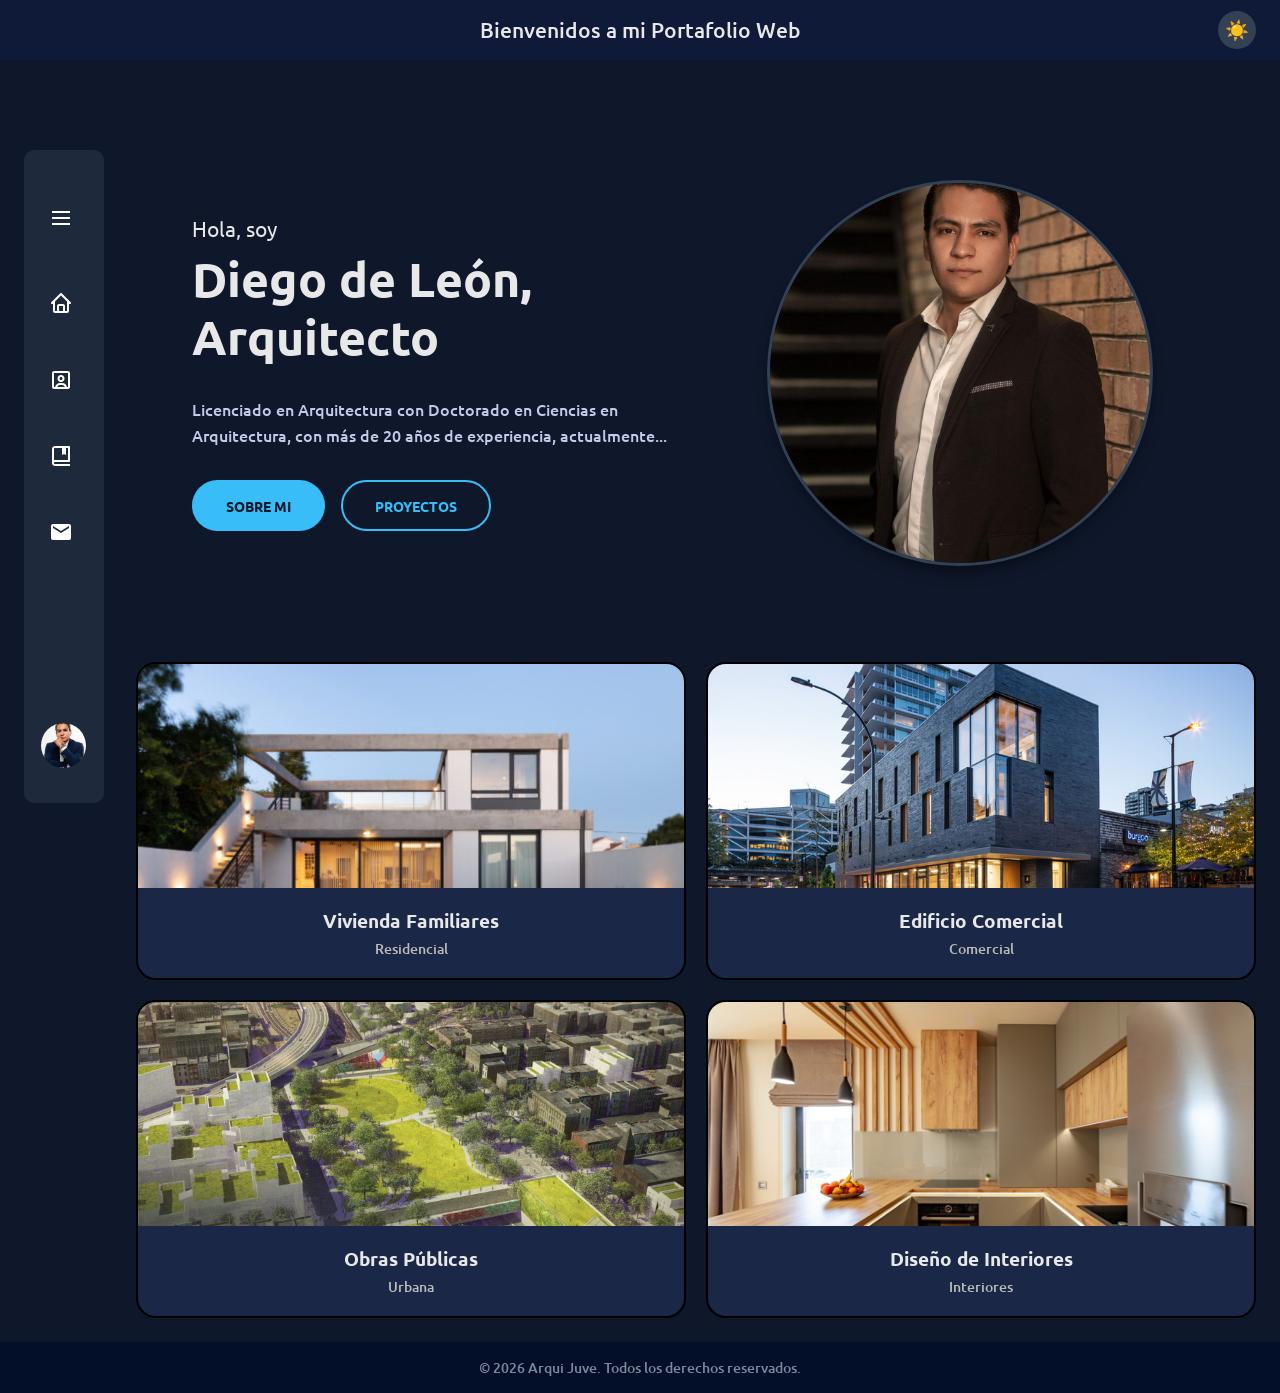
==== commit 5afa426f: "cambio de tema Juan" ====
--- a/View/Index.html
+++ b/View/Index.html
@@ -5,6 +5,7 @@
     <meta charset="UTF-8">
     <meta name="viewport" content="width=device-width, initial-scale=1.0">
     <title>Portafolio Web - Arqui Juve</title>
+    <link rel="stylesheet" href="../CSS/Style-Theme.css">
     <link rel="stylesheet" href="../CSS/Style-Index.css">
     <link rel="Stylesheet" href="../CSS/Style-Sidebar.css">
     <link rel="Stylesheet" href="../CSS/Style-Body-Header.css">
@@ -18,6 +19,7 @@
 <body>
     <header>
         <p>Bienvenidos a mi Portafolio Web</p>
+        <button id="theme-toggle-btn" aria-label="Cambiar tema">☀️</button>
     </header>
 
     <div class="app_container">
@@ -32,9 +34,8 @@
                         <h1 class="sidebar_text sidebar_text-logo">Menú</h1>
                     </div>
                 </li>
-
-                <li class="sidebar_element">
-                    <a href="./Index.html" class="sidebar_link">
+                <li class="sidebar_element">
+                    <a href="Index.html" class="sidebar_link">
                         <svg xmlns="http://www.w3.org/2000/svg" width="24" height="24" fill="currentColor"
                             viewBox="0 0 24 24" class="sidebar_icon">
                             <path
@@ -210,6 +211,7 @@
         <button id="btn-logout"
             style="margin-left: 20px; background: #ef4444; color: white; border: none; padding: 3px 10px; border-radius: 4px; cursor: pointer;">Salir</button>
     </div>
+    <script src="../JS/darkmode.js"></script>
     <script src="../JS/Scroll-Animations.js"></script>
     <script src="../JS/Admin.js"></script>
 </body>
--- a/CSS/Style-Theme.css
+++ b/CSS/Style-Theme.css
@@ -0,0 +1,125 @@
+/* =====================================================
+   VARIABLES DE TEMA — Modo Oscuro (defecto) y Modo Claro
+   ===================================================== */
+
+:root {
+    /* Fondos */
+    --bg-body:            #0F172A;
+    --bg-header:          #0F1A38;
+    --bg-footer:          #030F29;
+    --bg-sidebar:         #1E293B;
+    --bg-card:            #111E38;
+    --bg-card-alt:        #1A2747;
+    --bg-table-header:    #1E293B;
+    --bg-input:           #D9E6FF;
+    --bg-redes:           #D9E6FF;
+    --bg-sidebar-hover:   #667EB0;
+    --bg-card-glass:      rgba(255, 255, 255, 0.04);
+
+    /* Textos */
+    --text-primary:       #E8E8E8;
+    --text-white:         #fff;
+    --text-secondary:     #c5c9e8;
+    --text-muted:         #7F8799;
+    --text-table:         #B5D0FF;
+    --text-table-header:  #C7CEFF;
+    --text-input:         #1e293b;
+    --text-redes:         #111E38;
+    --text-location:      #bbb;
+
+    /* Acentos */
+    --color-accent:       #7AD4FF;
+    --color-accent-2:     #38bdf8;
+    --color-accent-text:  #0f172a;
+    --color-focus:        #3b82f6;
+
+    /* Bordes */
+    --border-card:        #000;
+    --border-primary:     #192645;
+    --border-secondary:   #334155;
+    --border-input:       #cbd5e1;
+    --border-redes:       #3C5BA3;
+
+    /* Botón toggle */
+    --toggle-bg:          #334155;
+    --toggle-icon:        '☀️';
+
+    /* Transición global */
+    --theme-transition:   background-color 0.35s ease, color 0.35s ease, border-color 0.35s ease, box-shadow 0.35s ease;
+}
+
+/* ===== MODO CLARO ===== */
+html.light-mode {
+    --bg-body:            #F0F4F8;
+    --bg-header:          #E2E8F0;
+    --bg-footer:          #CBD5E1;
+    --bg-sidebar:         #FFFFFF;
+    --bg-card:            #FFFFFF;
+    --bg-card-alt:        #EFF6FF;
+    --bg-table-header:    #DBEAFE;
+    --bg-input:           #FFFFFF;
+    --bg-redes:           #DBEAFE;
+    --bg-sidebar-hover:   #BFDBFE;
+    --bg-card-glass:      rgba(0, 0, 0, 0.03);
+
+    --text-primary:       #1E293B;
+    --text-white:         #1E293B;
+    --text-secondary:     #475569;
+    --text-muted:         #64748B;
+    --text-table:         #1E40AF;
+    --text-table-header:  #1D4ED8;
+    --text-input:         #1e293b;
+    --text-redes:         #1E293B;
+    --text-location:      #64748B;
+
+    --color-accent:       #2563EB;
+    --color-accent-2:     #2563EB;
+    --color-accent-text:  #FFFFFF;
+    --color-focus:        #3b82f6;
+
+    --border-card:        #CBD5E1;
+    --border-primary:     #CBD5E1;
+    --border-secondary:   #94A3B8;
+    --border-input:       #94A3B8;
+    --border-redes:       #3B82F6;
+
+    --toggle-bg:          #e0e7ef;
+}
+
+/* Aplica transición suave a todos los elementos */
+*, *::before, *::after {
+    transition: var(--theme-transition);
+}
+
+/* --- Botón toggle de tema --- */
+#theme-toggle-btn {
+    background: var(--toggle-bg);
+    border: none;
+    border-radius: 50px;
+    cursor: pointer;
+    display: flex;
+    align-items: center;
+    justify-content: center;
+    width: 38px;
+    height: 38px;
+    font-size: 1.2rem;
+    flex-shrink: 0;
+    transition: background 0.3s ease, transform 0.2s ease;
+    margin-left: 12px;
+}
+
+#theme-toggle-btn:hover {
+    transform: rotate(20deg) scale(1.1);
+}
+
+/* Variables adicionales */
+:root {
+    --color-sidebar-icon-hover: #B8B8B8;
+    --text-avatar-sub: #666;
+    --border-card-dark: #000;
+}
+html.light-mode {
+    --color-sidebar-icon-hover: #475569;
+    --text-avatar-sub: #94A3B8;
+    --border-card-dark: #CBD5E1;
+}
--- a/CSS/Style-Index.css
+++ b/CSS/Style-Index.css
@@ -8,7 +8,7 @@
     flex: 1; /* Permite que el elemento crezca para ocupar todo el espacio restante */
     display: flex;
     flex-direction: column;
-    color: #E8E8E8;
+    color: var(--text-primary);
     transition: all 0.4s ease;
     min-width: 0; /* Asegura que el contenedor pueda encogerse correctamente en contextos flex */
 }
@@ -32,8 +32,8 @@
     flex: 1 1 calc(35%); /* Atajo para flex-grow, flex-shrink y flex-basis */
     min-width: 280px; /* Define el ancho mínimo que debe tener el elemento */
     max-width: 100%;
-    background-color: #1A2747;
-    border: 2px solid #000;
+    background-color: var(--bg-card-alt);
+    border: 2px solid var(--border-card-dark);
     overflow: hidden;
     display: flex;
     flex-direction: column;
@@ -72,7 +72,7 @@
 
 .card_location {
     margin: 5px 0 0 0;
-    color: #bbb;
+    color: var(--text-location);
     font-size: 0.9rem;
 }
 
--- a/CSS/Style-Sidebar.css
+++ b/CSS/Style-Sidebar.css
@@ -1,7 +1,7 @@
 .sidebar {
     margin-top: 65px; /* Crea un margen superior externo */
     height: 16cm; /* Define una altura fija en centímetros */
-    background-color: #1E293B; /* Define el color de fondo */
+    background-color: var(--bg-sidebar); /* Define el color de fondo */
     border-radius: 10px; /* Redondea las esquinas del contenedor */
     width: 80px; /* Estado cerrado */
     padding: 1.5rem 0;
@@ -34,15 +34,15 @@
     box-sizing: border-box;
     display: flex;
     align-items: center;
-    color: #fff;
-    fill: #fff; /* Define el color de relleno para elementos SVG (iconos) */
+    color: var(--text-white);
+    fill: var(--text-white); /* Define el color de relleno para elementos SVG (iconos) */
     transition: background 0.3s ease;
 }
 
 .sidebar_element:not(:has(.sidebar_icon-logo, .sidebar_avatar-title)):hover {
-   color: #B8B8B8;
-   fill: #B8B8B8;
-   background-color: #667EB0;
+   color: var(--color-sidebar-icon-hover);
+   fill: var(--color-sidebar-icon-hover);
+   background-color: var(--bg-sidebar-hover);
    cursor: pointer; /* Cambia el cursor a una mano al pasar por encima */
 }   
 
@@ -102,7 +102,7 @@
 .sidebar_avatar-text {
     margin: 0;
     font-size: 0.85rem;
-    color: #666;
+    color: var(--text-avatar-sub);
     white-space: nowrap;
 }
 
--- a/CSS/Style-Body-Header.css
+++ b/CSS/Style-Body-Header.css
@@ -3,26 +3,35 @@
     font-weight: 500; /* Define el grosor de la fuente */
     margin: 0; /* Elimina el espacio externo predeterminado del navegador */
     min-height: 100vh; /* Asegura que el cuerpo mida al menos el alto total de la pantalla */
-    background: #0F172A; /* Crea un fondo con degradado de colores */
+    background: var(--bg-body); /* Crea un fondo con degradado de colores */
     background-size: cover; /* Ajusta el fondo para que cubra todo el contenedor */
     background-attachment: fixed; /* Mantiene el fondo estático al hacer scroll */
 }
 
 header {
-    background-color: #0F1A38; /* Define el color de fondo del encabezado */
+    background-color: var(--bg-header); /* Define el color de fondo del encabezado */
     width: 100%; /* Define el ancho al total disponible */
     box-sizing: border-box; /* Incluye el marign y bordes dentro del ancho total del elemento */
     padding-top: 1rem; /* Espacio entre la parte superior y el contenido */
     padding-bottom: 1rem; /* Espacio entre la parte inferior y el contenido */
+    padding-left: 1.5rem;
+    padding-right: 1.5rem;
     display: flex;
     justify-content: center; /* Alinea el contenido horizontalmente al centro en flex */
     align-items: center; /* Alinea el contenido verticalmente al centro en flex */
+    position: relative;
+}
+
+/* Botón de tema — anclado a la derecha del header */
+header #theme-toggle-btn {
+    position: absolute;
+    right: 1.5rem;
 }
 
 header p {
     font-size: 1.3rem; /* Define el tamaño de la fuente del encabezado */
     margin: 0; /* Reinicia los márgenes por defecto del título */
-    color: #F8FAFC; /* Define el color del texto */
+    color: var(--text-primary); /* Define el color del texto */
 }
 
 .app_container {
@@ -35,7 +44,7 @@
 }
 
 footer {
-    background-color: #030F29; /* Define el color de fondo del pie de página */
+    background-color: var(--bg-footer); /* Define el color de fondo del pie de página */
     width: 100%;
     text-align: center; /* Alinea el texto al centro */
 }
@@ -44,7 +53,7 @@
     font-size: 0.9rem; /* Define el tamaño de la fuente del pie de página */
     margin: 0; /* Reinicia los márgenes por defecto del título */
     padding: 1rem; /* Agrega espacio interno alrededor del texto */
-    color: #7F8799; /* Define el color del texto */
+    color: var(--text-muted); /* Define el color del texto */
 }
 /* --- RESPONSIVE --- */
 @media (max-width: 768px) {
--- a/CSS/Style-Hero.css
+++ b/CSS/Style-Hero.css
@@ -30,14 +30,14 @@
 .greeting {
     display: block;
     font-size: 1.3rem;
-    color: #F1F5F9;
+    color: var(--text-primary);
     margin-bottom: 0.5rem;
     font-weight: 400;
 }
 
 .hero-text h1 {
     font-size: 3rem;
-    color: #F8FAFC;
+    color: var(--text-primary);
     margin: 0 0 1rem 0;
     font-weight: 700;
     line-height: 1.2;
@@ -45,7 +45,7 @@
 
 .hero-text p {
     font-size: 1rem;
-    color: #c5c9e8;
+    color: var(--text-secondary);
     line-height: 1.6;
     margin-bottom: 2rem;
     text-align: left;
@@ -71,25 +71,25 @@
 }
 
 .btn-hero-primary {
-    background-color: #38bdf8;
-    color: #0f172a;
+    background-color: var(--color-accent-2);
+    color: var(--bg-body);
 }
 
 .btn-hero-primary:hover {
     background-color: transparent;
-    border-color: #38bdf8;
-    color: #38bdf8;
+    border-color: var(--color-accent-2);
+    color: var(--color-accent-2);
 }
 
 .btn-hero-secondary {
     background-color: transparent;
-    color: #38bdf8;
-    border: 2px solid #38bdf8;
+    color: var(--color-accent-2);
+    border: 2px solid var(--color-accent-2);
 }
 
 .btn-hero-secondary:hover {
-    background-color: #38bdf8;
-    color: #0f172a;
+    background-color: var(--color-accent-2);
+    color: var(--bg-body);
 }
 
 /* 5. Imagen */
@@ -105,7 +105,7 @@
     height: 380px;
     border-radius: 95%;
     object-fit: cover;
-    border: 3.5px solid #334155;
+    border: 3.5px solid var(--border-secondary);
     box-shadow: 0 10px 15px -3px rgba(0, 0, 0, 0.3),
                 0 4px 6px -2px rgba(0, 0, 0, 0.2);
 }
@@ -113,7 +113,7 @@
 .hero-image img:hover {
     transition: transform 0.4s ease, box-shadow 0.4s ease; /* Agrega una transición suave para transformaciones y sombras */
     transform: translateY(-7px);
-    box-shadow: 0 10px 20px #7AD4FF;
+    box-shadow: 0 10px 20px var(--color-accent);
 }
 
 /* --- 6. RESPONSIVE --- */
